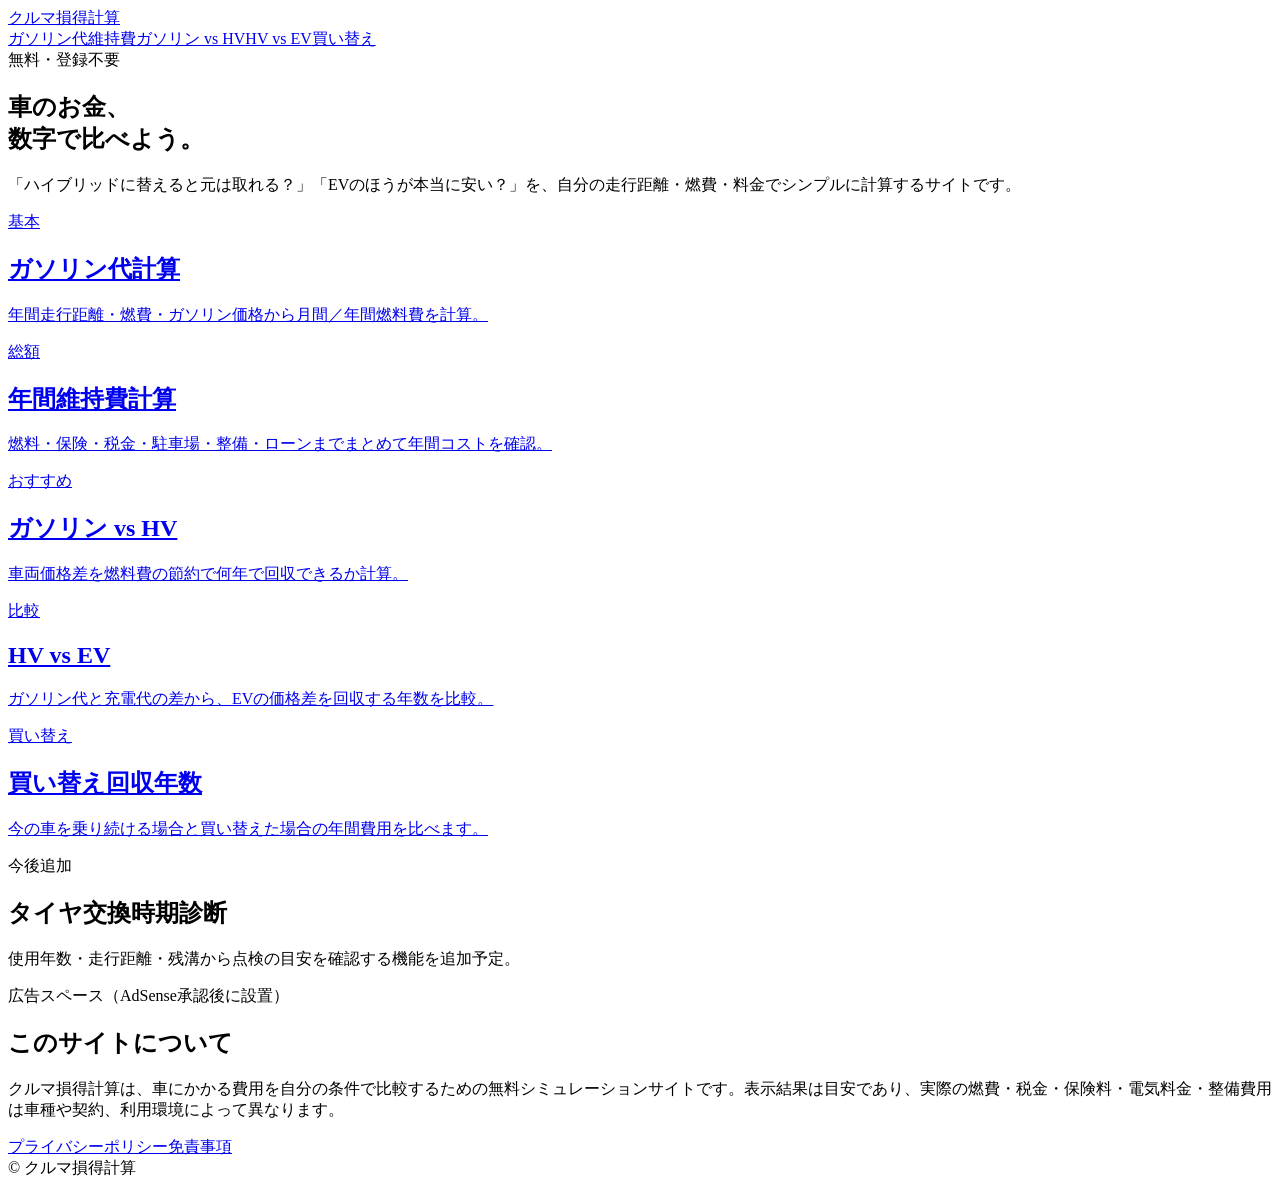
==== index.html @ ea6d493d "Add site files" ====
<!doctype html>
<html lang="ja">
<head>
  <meta charset="utf-8">
  <meta name="viewport" content="width=device-width,initial-scale=1">
  <title>クルマ損得計算｜車のお金をかんたんシミュレーション</title>
  <meta name="description" content="ガソリン代、年間維持費、ハイブリッドやEVへの買い替え損益を無料で計算。自分の走行距離と費用で車のお金を比較できます。">
  <meta name="robots" content="index,follow">
  <link rel="stylesheet" href="assets/style.css">
  <link rel="canonical" href="https://kuruma-sontoku.pages.dev/">
  <script type="application/ld+json">
  {"@context":"https://schema.org","@type":"WebSite","name":"クルマ損得計算","url":"https://kuruma-sontoku.pages.dev/","description":"車にかかる費用を自分の条件で比較できる無料シミュレーションサイト。"}
  </script>
</head>
<body>
  <header><div class="wrap topbar"><a class="brand" href="./">クルマ損得計算</a><nav class="nav"><a href="tools/fuel.html">ガソリン代</a><a href="tools/ownership.html">維持費</a><a href="tools/gas-hv.html">ガソリン vs HV</a><a href="tools/hv-ev.html">HV vs EV</a><a href="tools/replace.html">買い替え</a></nav></div></header>
  <main>
    <section class="hero wrap"><span class="tag">無料・登録不要</span><h1>車のお金、<br>数字で比べよう。</h1><p>「ハイブリッドに替えると元は取れる？」「EVのほうが本当に安い？」を、自分の走行距離・燃費・料金でシンプルに計算するサイトです。</p></section>
    <section class="wrap grid"><a class="card" href="tools/fuel.html"><span class="tag">基本</span><h2>ガソリン代計算</h2><p>年間走行距離・燃費・ガソリン価格から月間／年間燃料費を計算。</p></a><a class="card" href="tools/ownership.html"><span class="tag">総額</span><h2>年間維持費計算</h2><p>燃料・保険・税金・駐車場・整備・ローンまでまとめて年間コストを確認。</p></a><a class="card" href="tools/gas-hv.html"><span class="tag">おすすめ</span><h2>ガソリン vs HV</h2><p>車両価格差を燃料費の節約で何年で回収できるか計算。</p></a><a class="card" href="tools/hv-ev.html"><span class="tag">比較</span><h2>HV vs EV</h2><p>ガソリン代と充電代の差から、EVの価格差を回収する年数を比較。</p></a><a class="card" href="tools/replace.html"><span class="tag">買い替え</span><h2>買い替え回収年数</h2><p>今の車を乗り続ける場合と買い替えた場合の年間費用を比べます。</p></a><div class="card"><span class="tag">今後追加</span><h2>タイヤ交換時期診断</h2><p>使用年数・走行距離・残溝から点検の目安を確認する機能を追加予定。</p></div></section>
    <section class="wrap content"><div class="ad">広告スペース（AdSense承認後に設置）</div><h2>このサイトについて</h2><p>クルマ損得計算は、車にかかる費用を自分の条件で比較するための無料シミュレーションサイトです。表示結果は目安であり、実際の燃費・税金・保険料・電気料金・整備費用は車種や契約、利用環境によって異なります。</p></section>
  </main>
  <footer><div class="wrap"><div class="footerlinks"><a href="privacy.html">プライバシーポリシー</a><a href="disclaimer.html">免責事項</a></div>© <span id="year"></span> クルマ損得計算</div></footer>
  <script src="assets/site.js"></script>
</body>
</html>
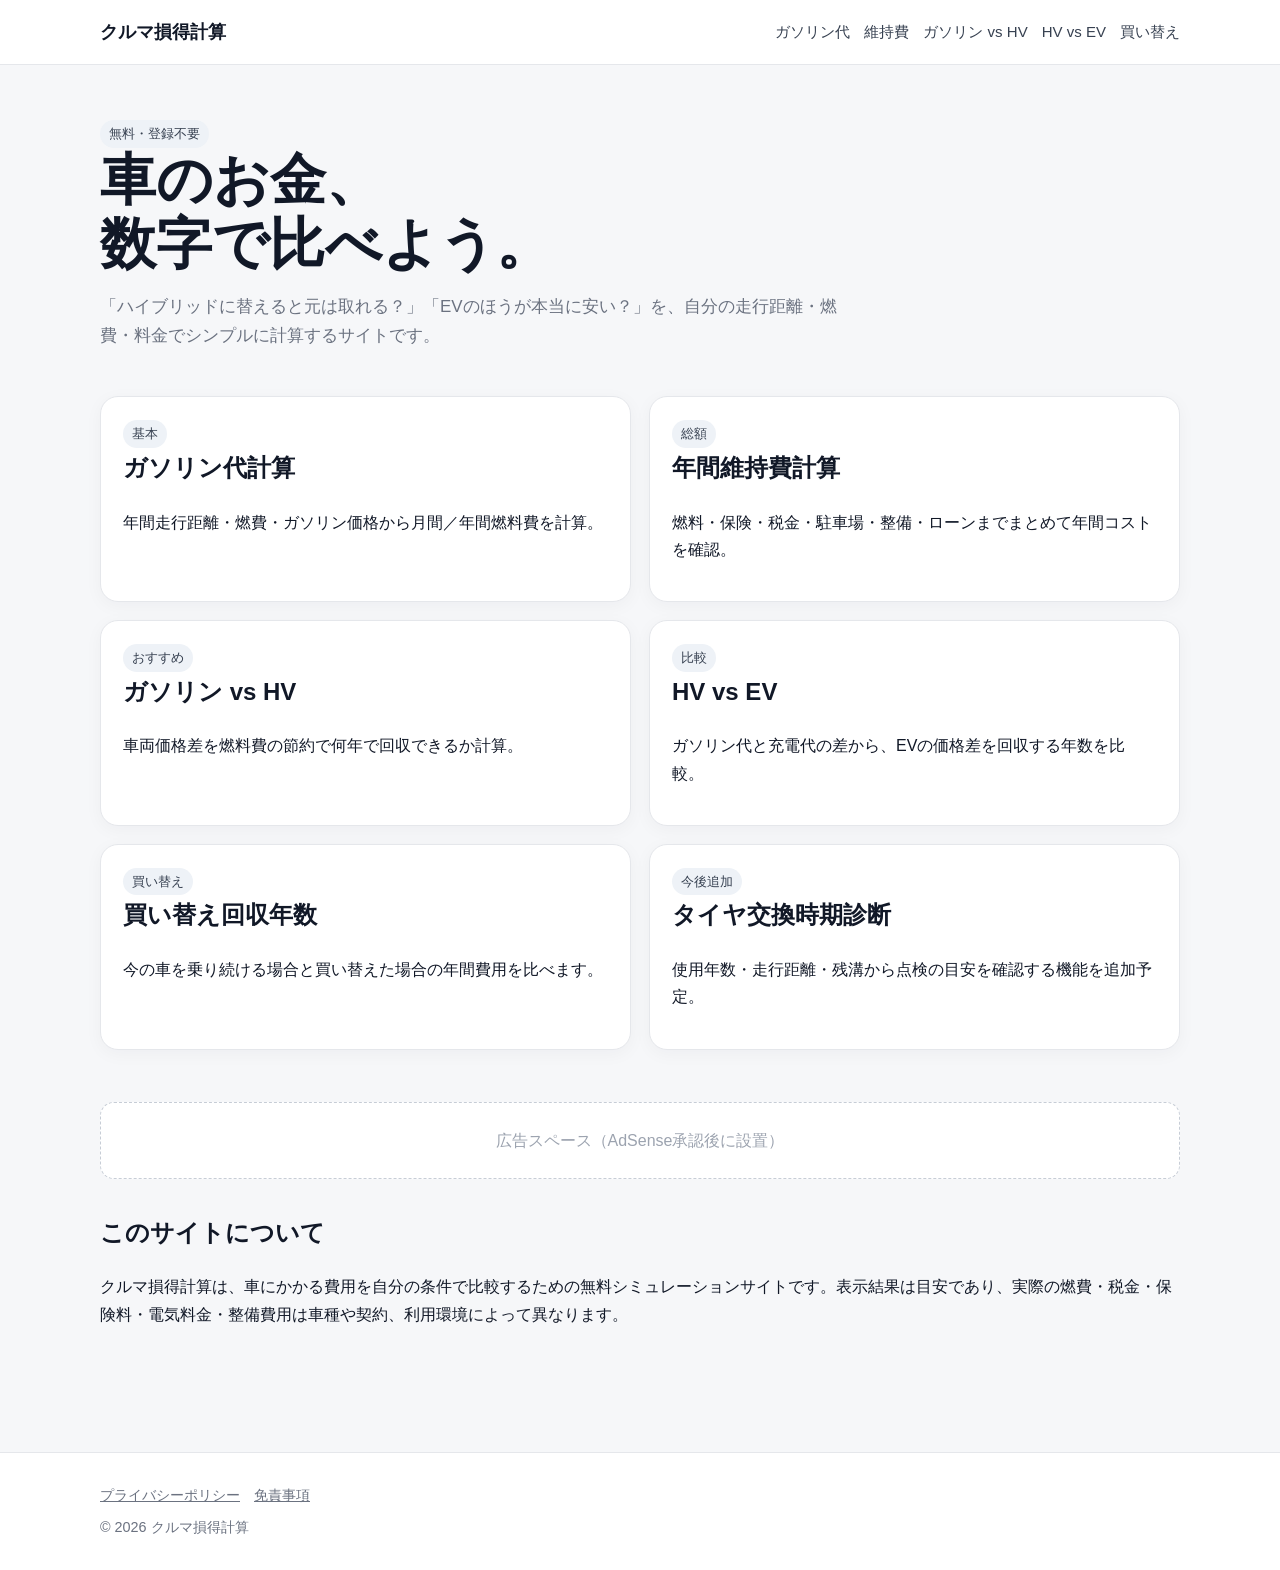
==== commit b2a27afb: "Add Search Console verification tag" ====
--- a/index.html
+++ b/index.html
@@ -6,6 +6,7 @@
   <title>クルマ損得計算｜車のお金をかんたんシミュレーション</title>
   <meta name="description" content="ガソリン代、年間維持費、ハイブリッドやEVへの買い替え損益を無料で計算。自分の走行距離と費用で車のお金を比較できます。">
   <meta name="robots" content="index,follow">
+  <meta name="google-site-verification" content="xsv-b4y_w9D1uEeJf0LNAR9sr9u5MUaW90hh3Yu1XBI">
   <link rel="stylesheet" href="assets/style.css">
   <link rel="canonical" href="https://kuruma-sontoku.pages.dev/">
   <script type="application/ld+json">
--- a/assets/style.css
+++ b/assets/style.css
@@ -0,0 +1 @@
+:root{--bg:#f6f7f9;--card:#fff;--text:#111827;--muted:#6b7280;--line:#e5e7eb;--accent:#111827;--soft:#eef2f7;--ok:#166534;--warn:#92400e}*{box-sizing:border-box}body{margin:0;font-family:-apple-system,BlinkMacSystemFont,"Segoe UI","Noto Sans JP",sans-serif;background:var(--bg);color:var(--text);line-height:1.7}a{color:inherit}.wrap{width:min(1080px,92%);margin:auto}header{background:#fff;border-bottom:1px solid var(--line);position:sticky;top:0;z-index:20}.topbar{display:flex;align-items:center;justify-content:space-between;gap:20px;min-height:64px}.brand{font-weight:800;text-decoration:none;font-size:1.15rem}.nav{display:flex;gap:14px;flex-wrap:wrap}.nav a{text-decoration:none;color:#374151;font-size:.94rem}.hero{padding:54px 0 28px}.hero h1{font-size:clamp(2rem,5vw,3.5rem);line-height:1.15;margin:0 0 16px}.hero p{max-width:760px;color:var(--muted);font-size:1.06rem}.grid{display:grid;grid-template-columns:repeat(2,minmax(0,1fr));gap:18px}.card{background:var(--card);border:1px solid var(--line);border-radius:18px;padding:22px;text-decoration:none;box-shadow:0 4px 18px rgba(17,24,39,.04)}.card h2,.card h3{margin-top:0}.tag{display:inline-block;background:var(--soft);padding:3px 9px;border-radius:999px;font-size:.8rem;color:#374151}.tool{display:grid;grid-template-columns:1fr .85fr;gap:22px;align-items:start}.panel{background:#fff;border:1px solid var(--line);border-radius:18px;padding:22px}.field{margin-bottom:15px}.field label{display:block;font-weight:700;margin-bottom:5px}.field small{display:block;color:var(--muted);margin-top:4px}.field input,.field select{width:100%;padding:12px 13px;border:1px solid #cfd4dc;border-radius:10px;font-size:16px;background:white}.btn{width:100%;border:0;border-radius:12px;padding:13px 16px;font-weight:800;font-size:16px;background:var(--accent);color:#fff;cursor:pointer}.result{background:#111827;color:#fff;border-radius:18px;padding:22px;position:sticky;top:88px}.result .big{font-size:2rem;font-weight:900;margin:8px 0}.result dl{display:grid;grid-template-columns:1fr auto;gap:7px 14px}.result dt{color:#d1d5db}.result dd{margin:0;font-weight:700}.note{font-size:.9rem;color:var(--muted)}.content{padding:28px 0 52px}.content h2{margin-top:34px}.ad{border:1px dashed #c7cdd6;border-radius:14px;padding:24px;text-align:center;color:#9ca3af;background:#fff;margin:24px 0}.cta{background:#fff;border:1px solid var(--line);border-radius:16px;padding:18px;margin-top:18px}.cta strong{display:block;margin-bottom:6px}.faq{margin-top:34px}.faq details{background:#fff;border:1px solid var(--line);border-radius:12px;padding:14px 16px;margin-top:10px}.faq summary{cursor:pointer;font-weight:700}.faq details p{margin:10px 0 0;color:var(--muted)}footer{border-top:1px solid var(--line);background:#fff;margin-top:56px;padding:30px 0;color:var(--muted);font-size:.9rem}.footerlinks{display:flex;gap:14px;flex-wrap:wrap;margin-bottom:8px}@media(max-width:780px){.grid,.tool{grid-template-columns:1fr}.nav{display:none}.result{position:static}.hero{padding-top:34px}.card{padding:18px}}
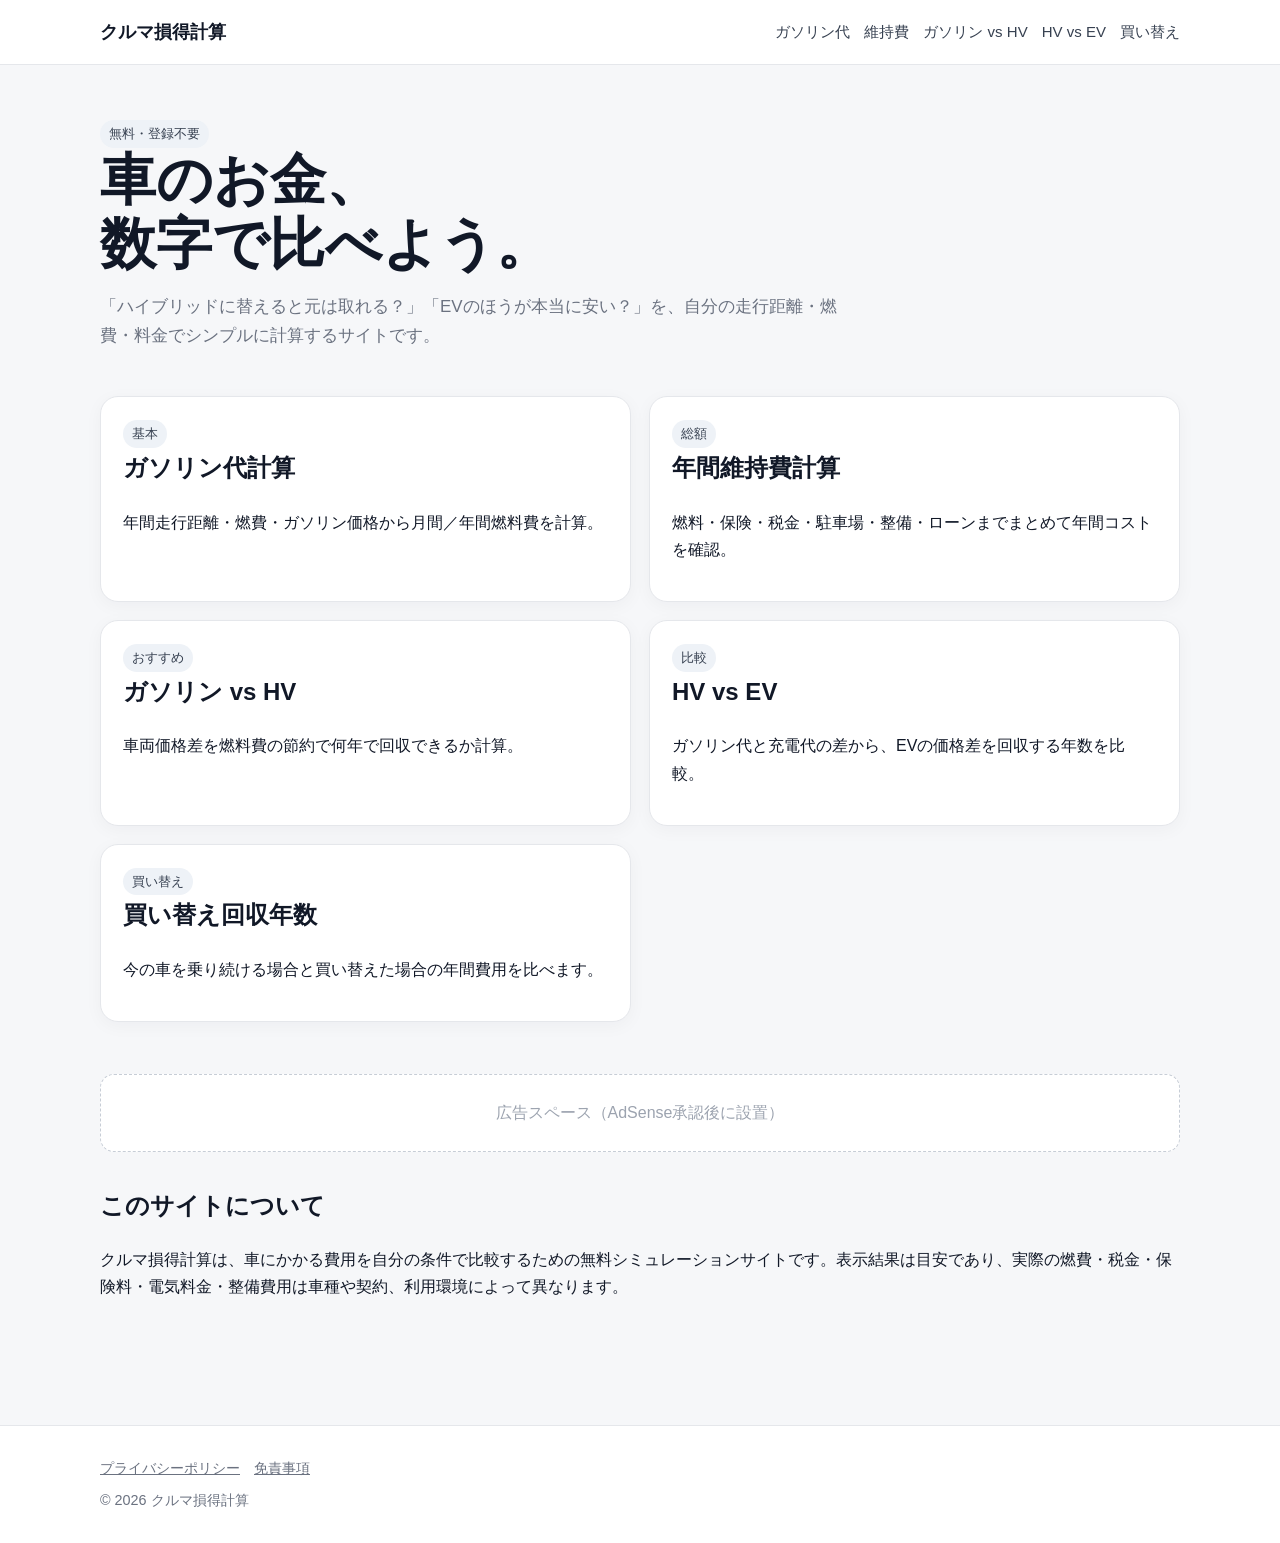
==== commit cbb7524e: "Normalize public URLs and privacy policy" ====
--- a/index.html
+++ b/index.html
@@ -14,13 +14,13 @@
   </script>
 </head>
 <body>
-  <header><div class="wrap topbar"><a class="brand" href="./">クルマ損得計算</a><nav class="nav"><a href="tools/fuel.html">ガソリン代</a><a href="tools/ownership.html">維持費</a><a href="tools/gas-hv.html">ガソリン vs HV</a><a href="tools/hv-ev.html">HV vs EV</a><a href="tools/replace.html">買い替え</a></nav></div></header>
+  <header><div class="wrap topbar"><a class="brand" href="/">クルマ損得計算</a><nav class="nav"><a href="/tools/fuel">ガソリン代</a><a href="/tools/ownership">維持費</a><a href="/tools/gas-hv">ガソリン vs HV</a><a href="/tools/hv-ev">HV vs EV</a><a href="/tools/replace">買い替え</a></nav></div></header>
   <main>
     <section class="hero wrap"><span class="tag">無料・登録不要</span><h1>車のお金、<br>数字で比べよう。</h1><p>「ハイブリッドに替えると元は取れる？」「EVのほうが本当に安い？」を、自分の走行距離・燃費・料金でシンプルに計算するサイトです。</p></section>
-    <section class="wrap grid"><a class="card" href="tools/fuel.html"><span class="tag">基本</span><h2>ガソリン代計算</h2><p>年間走行距離・燃費・ガソリン価格から月間／年間燃料費を計算。</p></a><a class="card" href="tools/ownership.html"><span class="tag">総額</span><h2>年間維持費計算</h2><p>燃料・保険・税金・駐車場・整備・ローンまでまとめて年間コストを確認。</p></a><a class="card" href="tools/gas-hv.html"><span class="tag">おすすめ</span><h2>ガソリン vs HV</h2><p>車両価格差を燃料費の節約で何年で回収できるか計算。</p></a><a class="card" href="tools/hv-ev.html"><span class="tag">比較</span><h2>HV vs EV</h2><p>ガソリン代と充電代の差から、EVの価格差を回収する年数を比較。</p></a><a class="card" href="tools/replace.html"><span class="tag">買い替え</span><h2>買い替え回収年数</h2><p>今の車を乗り続ける場合と買い替えた場合の年間費用を比べます。</p></a><div class="card"><span class="tag">今後追加</span><h2>タイヤ交換時期診断</h2><p>使用年数・走行距離・残溝から点検の目安を確認する機能を追加予定。</p></div></section>
+    <section class="wrap grid"><a class="card" href="/tools/fuel"><span class="tag">基本</span><h2>ガソリン代計算</h2><p>年間走行距離・燃費・ガソリン価格から月間／年間燃料費を計算。</p></a><a class="card" href="/tools/ownership"><span class="tag">総額</span><h2>年間維持費計算</h2><p>燃料・保険・税金・駐車場・整備・ローンまでまとめて年間コストを確認。</p></a><a class="card" href="/tools/gas-hv"><span class="tag">おすすめ</span><h2>ガソリン vs HV</h2><p>車両価格差を燃料費の節約で何年で回収できるか計算。</p></a><a class="card" href="/tools/hv-ev"><span class="tag">比較</span><h2>HV vs EV</h2><p>ガソリン代と充電代の差から、EVの価格差を回収する年数を比較。</p></a><a class="card" href="/tools/replace"><span class="tag">買い替え</span><h2>買い替え回収年数</h2><p>今の車を乗り続ける場合と買い替えた場合の年間費用を比べます。</p></a></section>
     <section class="wrap content"><div class="ad">広告スペース（AdSense承認後に設置）</div><h2>このサイトについて</h2><p>クルマ損得計算は、車にかかる費用を自分の条件で比較するための無料シミュレーションサイトです。表示結果は目安であり、実際の燃費・税金・保険料・電気料金・整備費用は車種や契約、利用環境によって異なります。</p></section>
   </main>
-  <footer><div class="wrap"><div class="footerlinks"><a href="privacy.html">プライバシーポリシー</a><a href="disclaimer.html">免責事項</a></div>© <span id="year"></span> クルマ損得計算</div></footer>
-  <script src="assets/site.js"></script>
+  <footer><div class="wrap"><div class="footerlinks"><a href="/privacy">プライバシーポリシー</a><a href="/disclaimer">免責事項</a></div>© <span id="year"></span> クルマ損得計算</div></footer>
+  <script src="assets/site.js?v=20260825"></script>
 </body>
 </html>
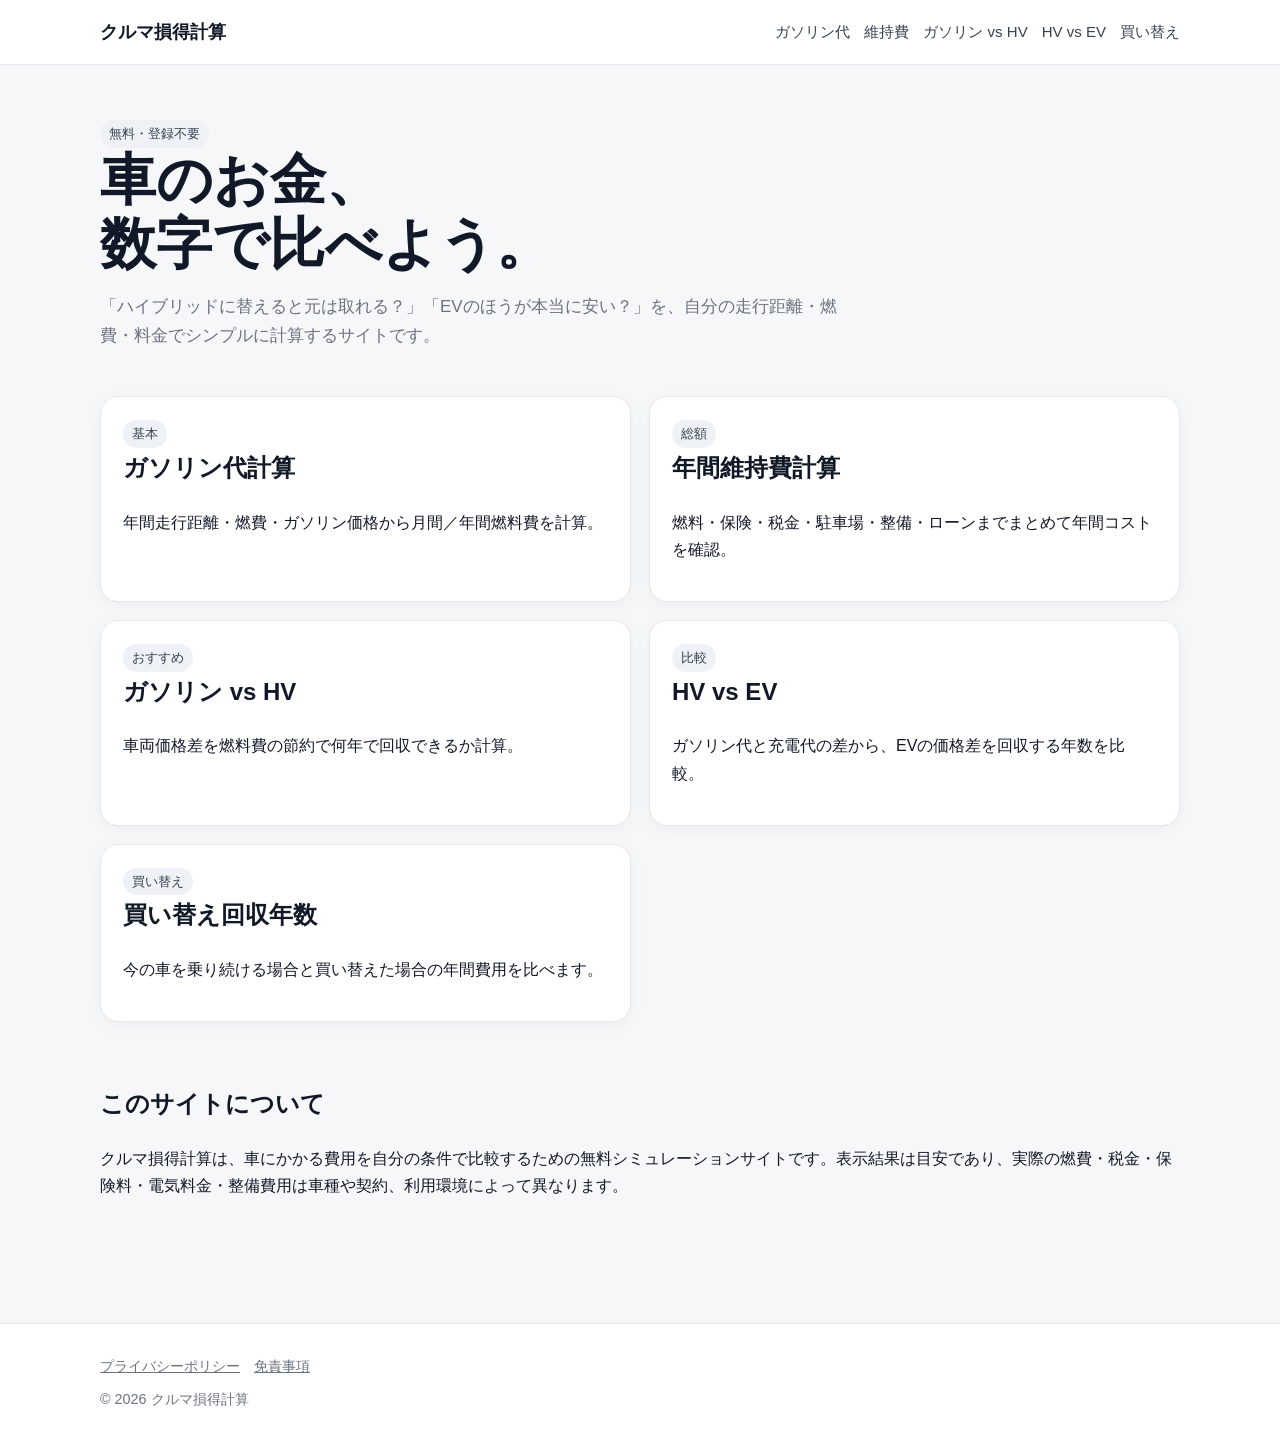
==== commit f70ff640: "Refresh stylesheet cache" ====
--- a/index.html
+++ b/index.html
@@ -7,7 +7,7 @@
   <meta name="description" content="ガソリン代、年間維持費、ハイブリッドやEVへの買い替え損益を無料で計算。自分の走行距離と費用で車のお金を比較できます。">
   <meta name="robots" content="index,follow">
   <meta name="google-site-verification" content="xsv-b4y_w9D1uEeJf0LNAR9sr9u5MUaW90hh3Yu1XBI">
-  <link rel="stylesheet" href="assets/style.css">
+  <link rel="stylesheet" href="assets/style.css?v=20260825">
   <link rel="canonical" href="https://kuruma-sontoku.pages.dev/">
   <script type="application/ld+json">
   {"@context":"https://schema.org","@type":"WebSite","name":"クルマ損得計算","url":"https://kuruma-sontoku.pages.dev/","description":"車にかかる費用を自分の条件で比較できる無料シミュレーションサイト。"}
--- a/assets/style.css
+++ b/assets/style.css
@@ -1 +1,2 @@
 :root{--bg:#f6f7f9;--card:#fff;--text:#111827;--muted:#6b7280;--line:#e5e7eb;--accent:#111827;--soft:#eef2f7;--ok:#166534;--warn:#92400e}*{box-sizing:border-box}body{margin:0;font-family:-apple-system,BlinkMacSystemFont,"Segoe UI","Noto Sans JP",sans-serif;background:var(--bg);color:var(--text);line-height:1.7}a{color:inherit}.wrap{width:min(1080px,92%);margin:auto}header{background:#fff;border-bottom:1px solid var(--line);position:sticky;top:0;z-index:20}.topbar{display:flex;align-items:center;justify-content:space-between;gap:20px;min-height:64px}.brand{font-weight:800;text-decoration:none;font-size:1.15rem}.nav{display:flex;gap:14px;flex-wrap:wrap}.nav a{text-decoration:none;color:#374151;font-size:.94rem}.hero{padding:54px 0 28px}.hero h1{font-size:clamp(2rem,5vw,3.5rem);line-height:1.15;margin:0 0 16px}.hero p{max-width:760px;color:var(--muted);font-size:1.06rem}.grid{display:grid;grid-template-columns:repeat(2,minmax(0,1fr));gap:18px}.card{background:var(--card);border:1px solid var(--line);border-radius:18px;padding:22px;text-decoration:none;box-shadow:0 4px 18px rgba(17,24,39,.04)}.card h2,.card h3{margin-top:0}.tag{display:inline-block;background:var(--soft);padding:3px 9px;border-radius:999px;font-size:.8rem;color:#374151}.tool{display:grid;grid-template-columns:1fr .85fr;gap:22px;align-items:start}.panel{background:#fff;border:1px solid var(--line);border-radius:18px;padding:22px}.field{margin-bottom:15px}.field label{display:block;font-weight:700;margin-bottom:5px}.field small{display:block;color:var(--muted);margin-top:4px}.field input,.field select{width:100%;padding:12px 13px;border:1px solid #cfd4dc;border-radius:10px;font-size:16px;background:white}.btn{width:100%;border:0;border-radius:12px;padding:13px 16px;font-weight:800;font-size:16px;background:var(--accent);color:#fff;cursor:pointer}.result{background:#111827;color:#fff;border-radius:18px;padding:22px;position:sticky;top:88px}.result .big{font-size:2rem;font-weight:900;margin:8px 0}.result dl{display:grid;grid-template-columns:1fr auto;gap:7px 14px}.result dt{color:#d1d5db}.result dd{margin:0;font-weight:700}.note{font-size:.9rem;color:var(--muted)}.content{padding:28px 0 52px}.content h2{margin-top:34px}.ad{border:1px dashed #c7cdd6;border-radius:14px;padding:24px;text-align:center;color:#9ca3af;background:#fff;margin:24px 0}.cta{background:#fff;border:1px solid var(--line);border-radius:16px;padding:18px;margin-top:18px}.cta strong{display:block;margin-bottom:6px}.faq{margin-top:34px}.faq details{background:#fff;border:1px solid var(--line);border-radius:12px;padding:14px 16px;margin-top:10px}.faq summary{cursor:pointer;font-weight:700}.faq details p{margin:10px 0 0;color:var(--muted)}footer{border-top:1px solid var(--line);background:#fff;margin-top:56px;padding:30px 0;color:var(--muted);font-size:.9rem}.footerlinks{display:flex;gap:14px;flex-wrap:wrap;margin-bottom:8px}@media(max-width:780px){.grid,.tool{grid-template-columns:1fr}.nav{display:none}.result{position:static}.hero{padding-top:34px}.card{padding:18px}}
+.ad,.cta{display:none}
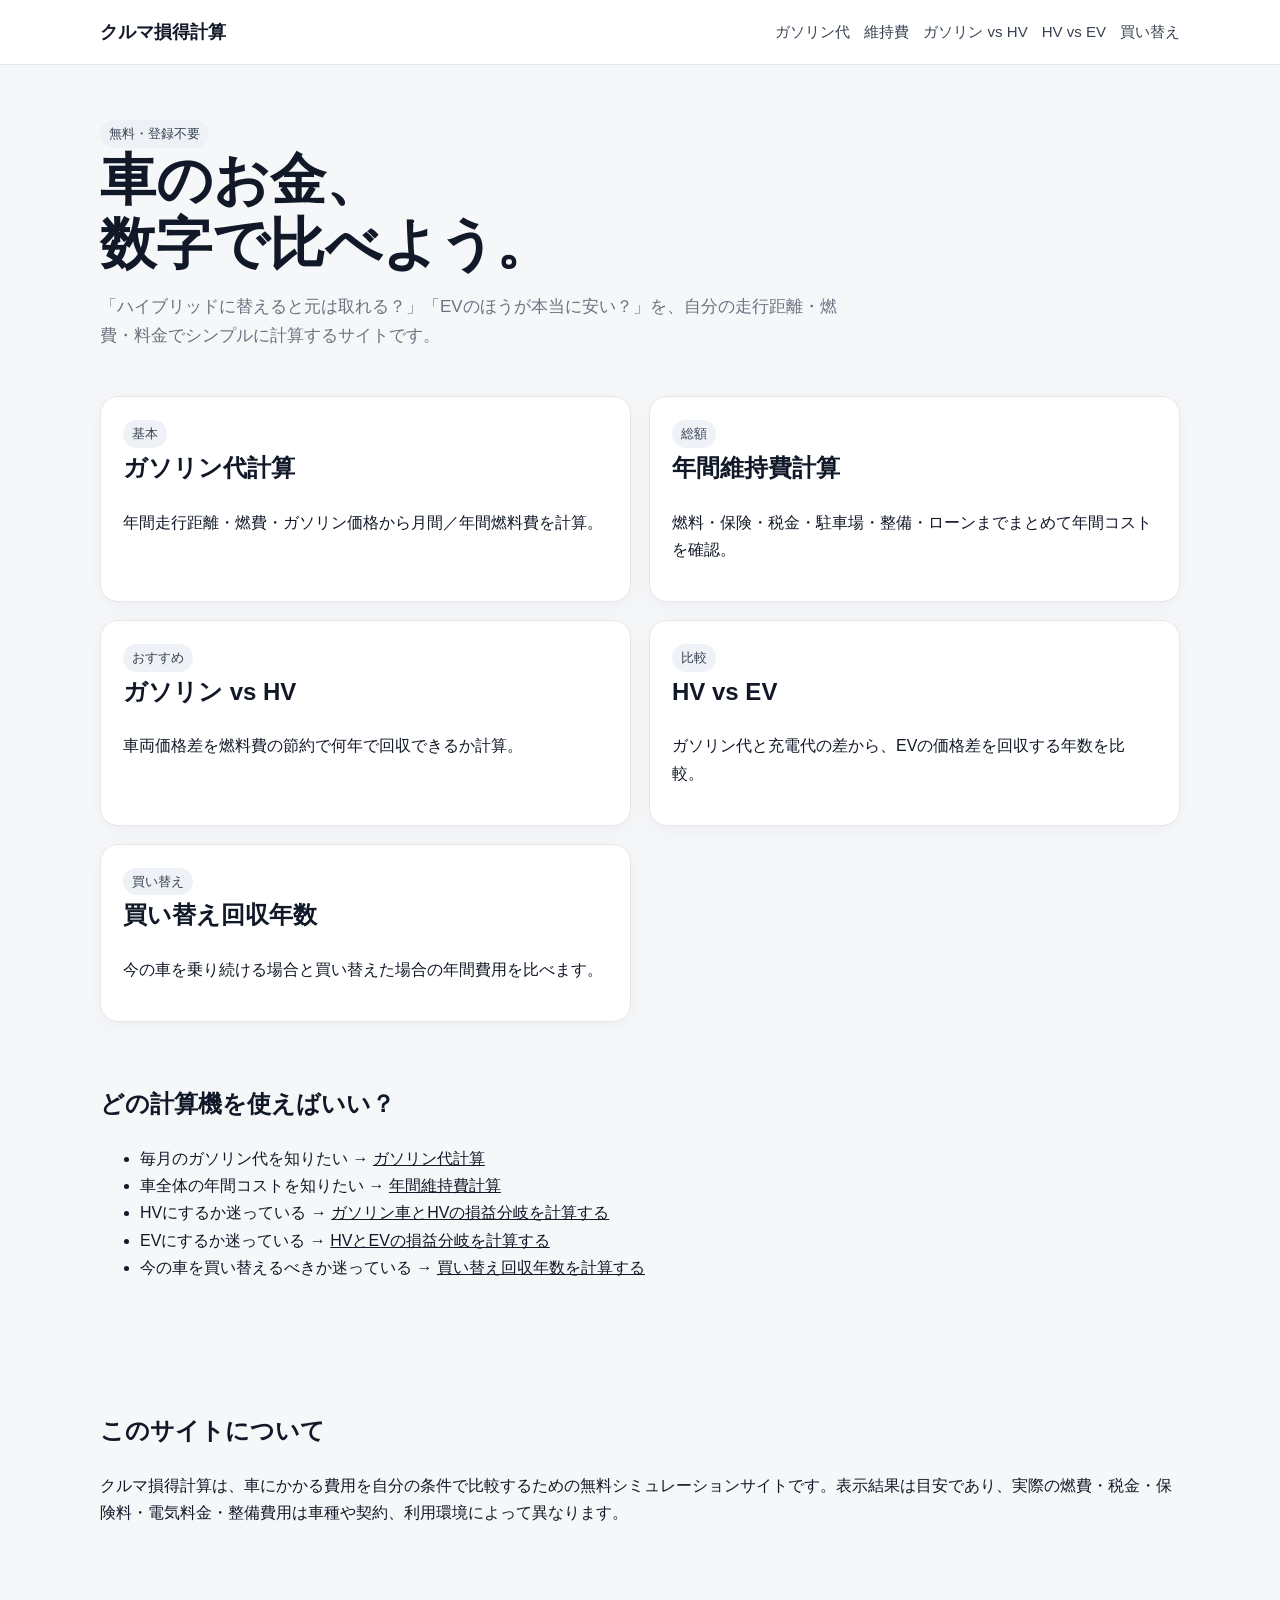
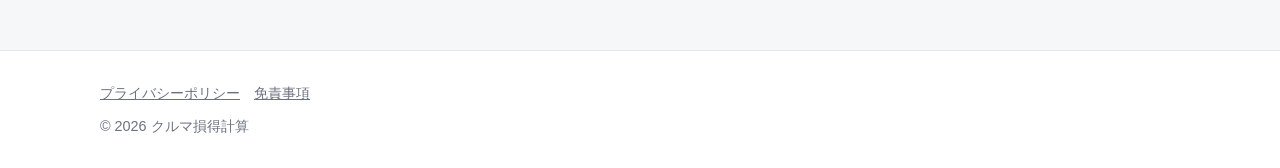
==== commit 87ed9a93: "Add SEO guidance and metadata" ====
--- a/index.html
+++ b/index.html
@@ -9,6 +9,11 @@
   <meta name="google-site-verification" content="xsv-b4y_w9D1uEeJf0LNAR9sr9u5MUaW90hh3Yu1XBI">
   <link rel="stylesheet" href="assets/style.css?v=20260825">
   <link rel="canonical" href="https://kuruma-sontoku.pages.dev/">
+  <link rel="icon" href="assets/favicon.svg" type="image/svg+xml">
+  <meta property="og:title" content="クルマ損得計算｜車のお金をかんたんシミュレーション">
+  <meta property="og:description" content="ガソリン代、年間維持費、ハイブリッドやEVへの買い替え損益を無料で計算。自分の走行距離と費用で車のお金を比較できます。">
+  <meta property="og:url" content="https://kuruma-sontoku.pages.dev/">
+  <meta property="og:type" content="website">
   <script type="application/ld+json">
   {"@context":"https://schema.org","@type":"WebSite","name":"クルマ損得計算","url":"https://kuruma-sontoku.pages.dev/","description":"車にかかる費用を自分の条件で比較できる無料シミュレーションサイト。"}
   </script>
@@ -18,7 +23,8 @@
   <main>
     <section class="hero wrap"><span class="tag">無料・登録不要</span><h1>車のお金、<br>数字で比べよう。</h1><p>「ハイブリッドに替えると元は取れる？」「EVのほうが本当に安い？」を、自分の走行距離・燃費・料金でシンプルに計算するサイトです。</p></section>
     <section class="wrap grid"><a class="card" href="/tools/fuel"><span class="tag">基本</span><h2>ガソリン代計算</h2><p>年間走行距離・燃費・ガソリン価格から月間／年間燃料費を計算。</p></a><a class="card" href="/tools/ownership"><span class="tag">総額</span><h2>年間維持費計算</h2><p>燃料・保険・税金・駐車場・整備・ローンまでまとめて年間コストを確認。</p></a><a class="card" href="/tools/gas-hv"><span class="tag">おすすめ</span><h2>ガソリン vs HV</h2><p>車両価格差を燃料費の節約で何年で回収できるか計算。</p></a><a class="card" href="/tools/hv-ev"><span class="tag">比較</span><h2>HV vs EV</h2><p>ガソリン代と充電代の差から、EVの価格差を回収する年数を比較。</p></a><a class="card" href="/tools/replace"><span class="tag">買い替え</span><h2>買い替え回収年数</h2><p>今の車を乗り続ける場合と買い替えた場合の年間費用を比べます。</p></a></section>
-    <section class="wrap content"><div class="ad">広告スペース（AdSense承認後に設置）</div><h2>このサイトについて</h2><p>クルマ損得計算は、車にかかる費用を自分の条件で比較するための無料シミュレーションサイトです。表示結果は目安であり、実際の燃費・税金・保険料・電気料金・整備費用は車種や契約、利用環境によって異なります。</p></section>
+    <section class="wrap content guide" aria-labelledby="guide-title"><h2 id="guide-title">どの計算機を使えばいい？</h2><ul class="guide-list"><li>毎月のガソリン代を知りたい → <a href="/tools/fuel">ガソリン代計算</a></li><li>車全体の年間コストを知りたい → <a href="/tools/ownership">年間維持費計算</a></li><li>HVにするか迷っている → <a href="/tools/gas-hv">ガソリン車とHVの損益分岐を計算する</a></li><li>EVにするか迷っている → <a href="/tools/hv-ev">HVとEVの損益分岐を計算する</a></li><li>今の車を買い替えるべきか迷っている → <a href="/tools/replace">買い替え回収年数を計算する</a></li></ul></section>
+    <section class="wrap content"><h2>このサイトについて</h2><p>クルマ損得計算は、車にかかる費用を自分の条件で比較するための無料シミュレーションサイトです。表示結果は目安であり、実際の燃費・税金・保険料・電気料金・整備費用は車種や契約、利用環境によって異なります。</p></section>
   </main>
   <footer><div class="wrap"><div class="footerlinks"><a href="/privacy">プライバシーポリシー</a><a href="/disclaimer">免責事項</a></div>© <span id="year"></span> クルマ損得計算</div></footer>
   <script src="assets/site.js?v=20260825"></script>
